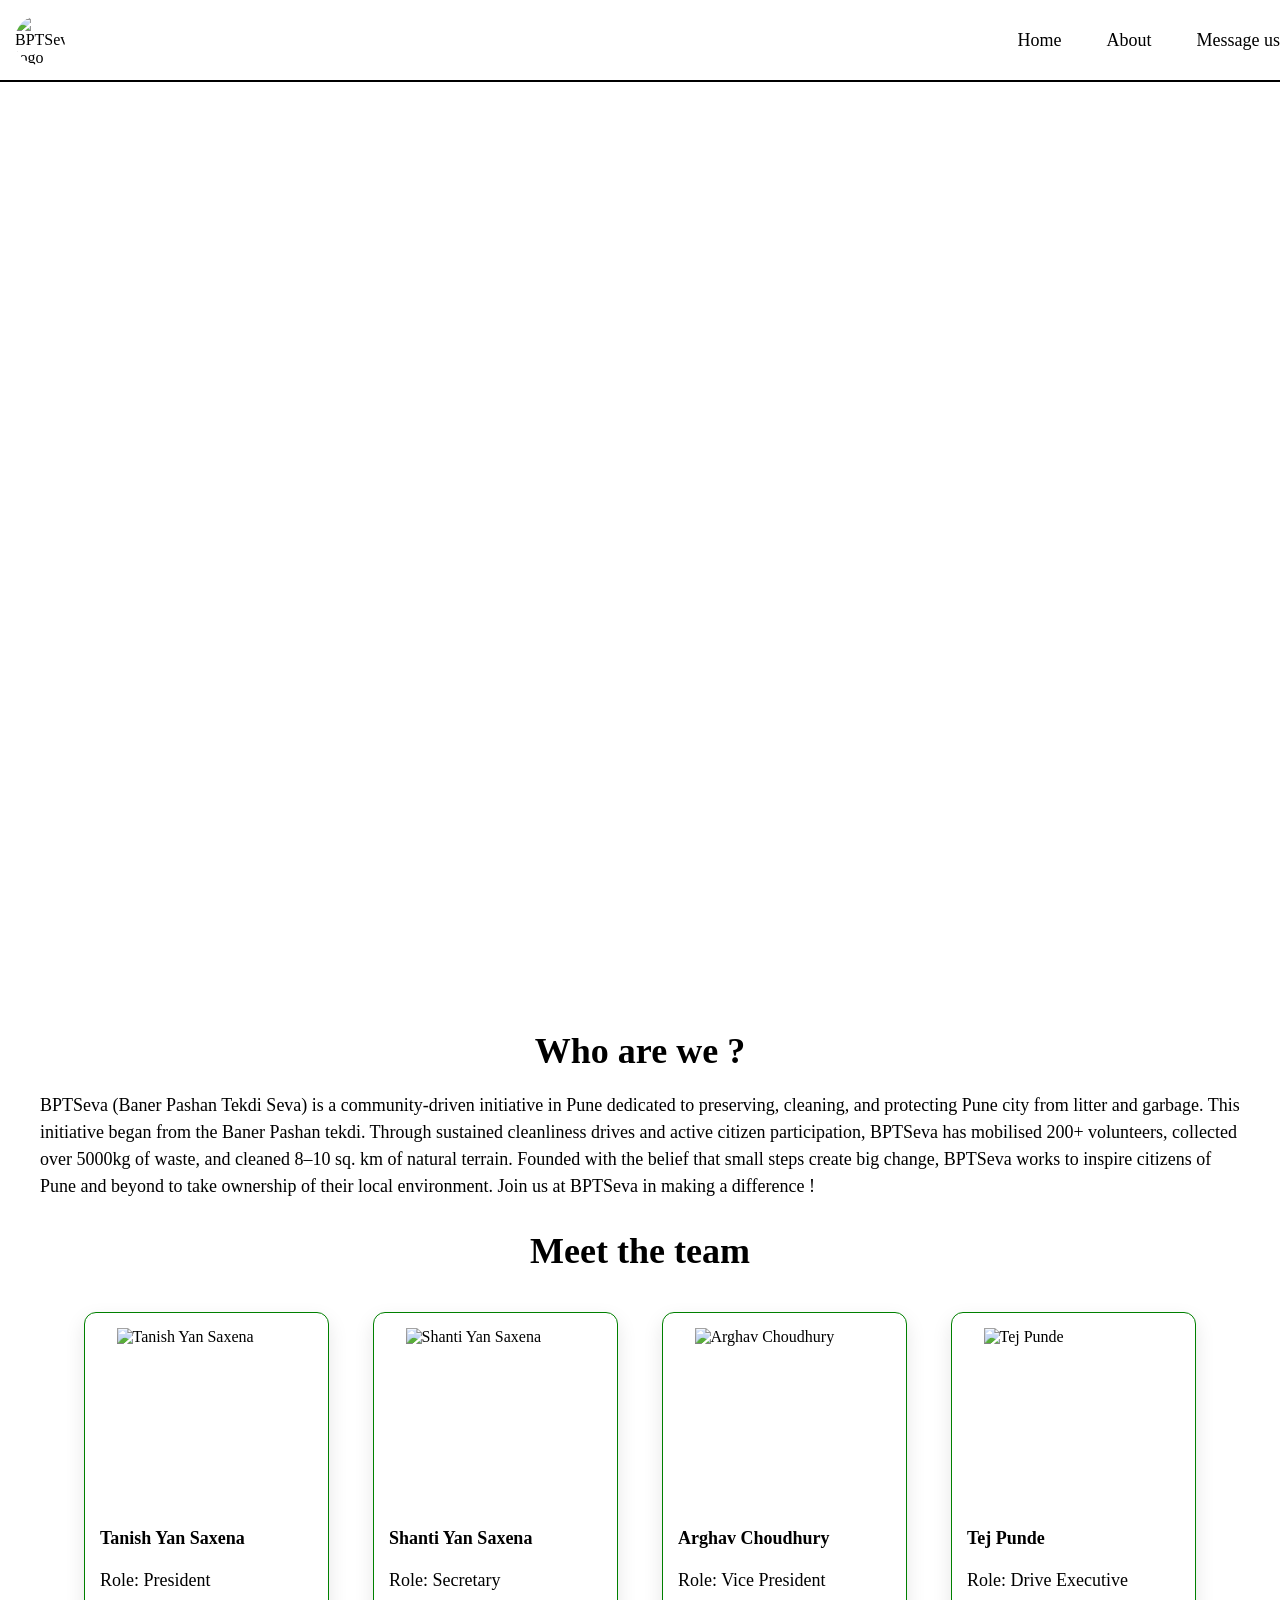
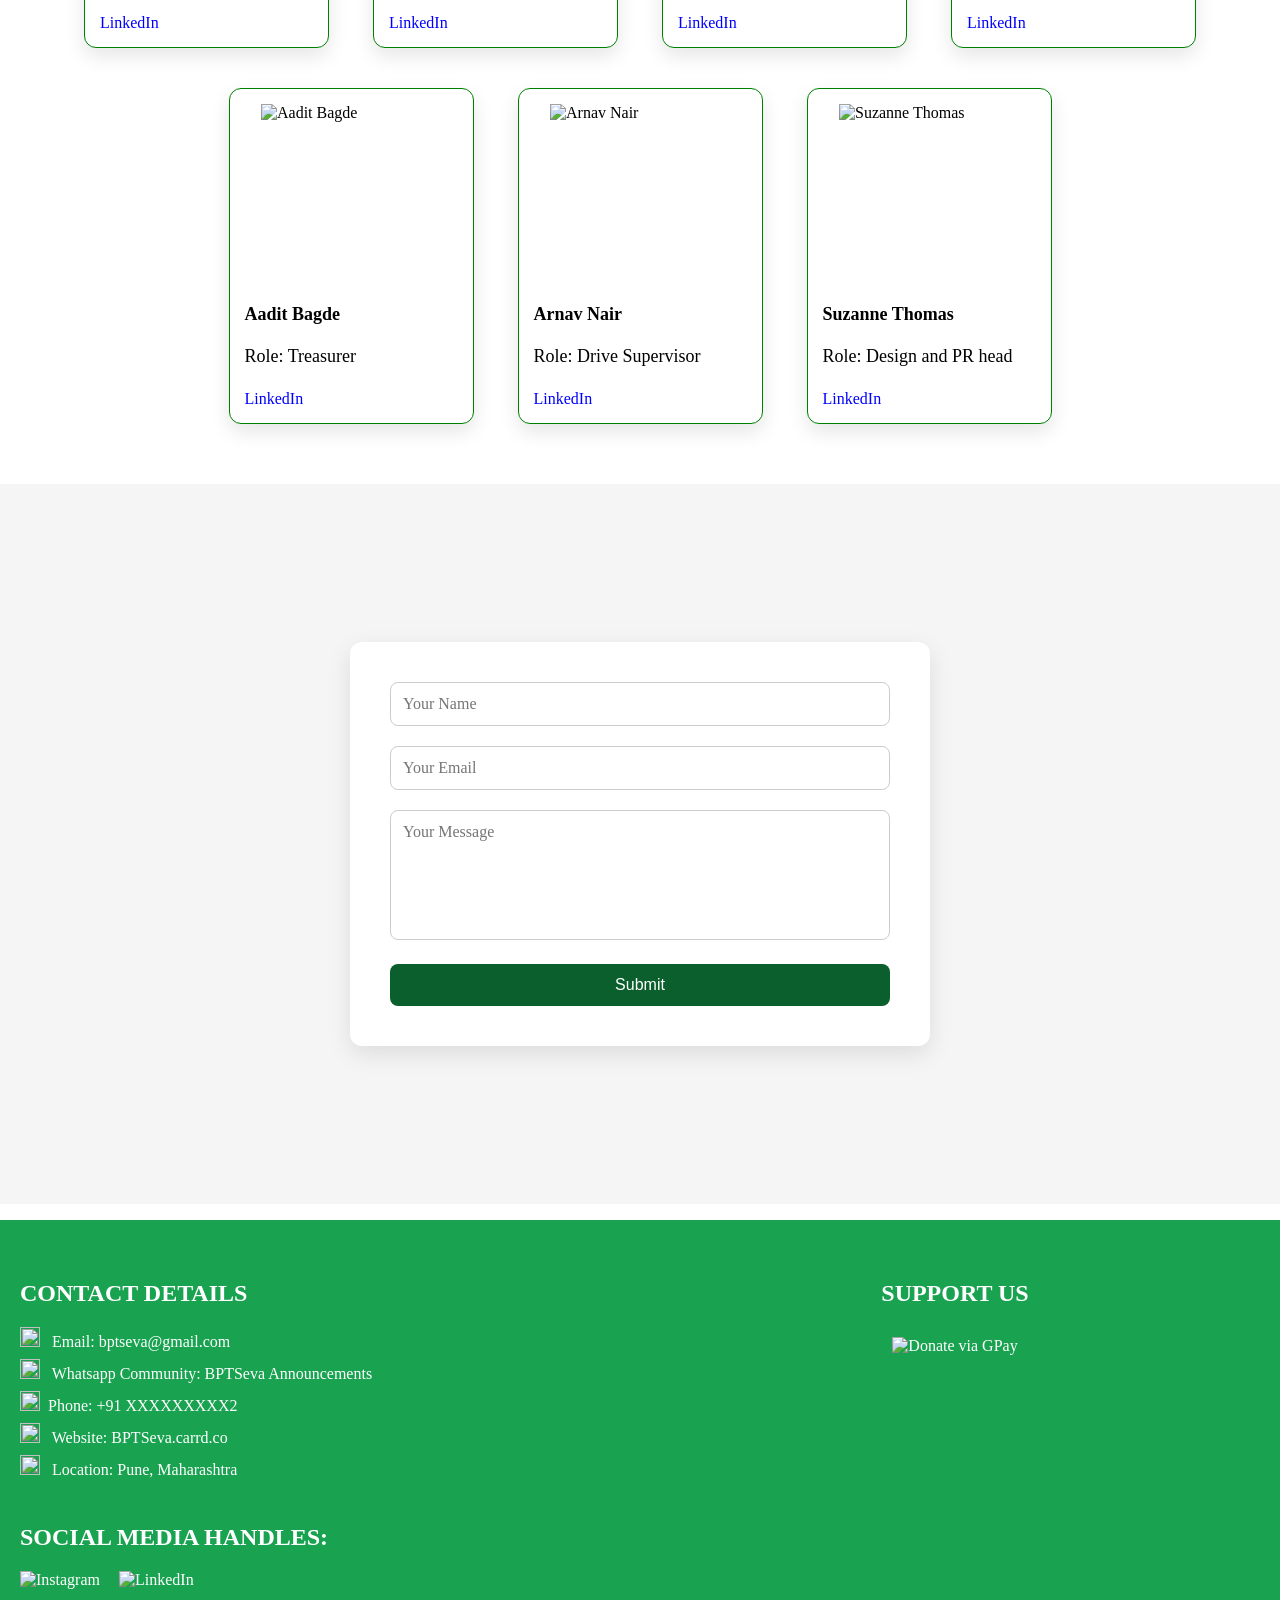
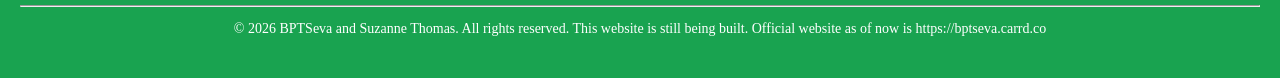
==== index.html @ 0a0e19ef "Update and rename web -1.html to index.html" ====
<!DOCTYPE html>
<html>
<head>
    <title> BPTSeva </title>
    <link rel="stylesheet" href="style-2.css">
</head>
<body>
      <nav>
        <img src = "Images/logo-final.png" alt = "BPTSeva logo" class="logo">
        <a href="#Home">Home</a>
        <a href="#About">About</a>
        <a href="#Messageus">Message us</a>
    </nav>

    <section id = "Home">
        <br>
        <div class="home-text">
        <h2> BUILDING A BETTER PUNE THROUGH REGULAR CLEANUP DRIVES </h2>
<br>
        <h1> Our Mission </h1>
        <ul type = "circle">
            <li> Protect the environment through regular cleanup campaigns </li>
            <li> Communicate to the public about civic responsibility for the environment </li>
        </ul>
<br>
        <h1> Our Motto </h1>
        <pre> Be part of something that gives back, with every step, with every wrapper, every Sunday </pre>
        </div>
    </section>

    <section id = "About">
        <h1> Who are we ? </h1>
        <p> 
            BPTSeva (Baner Pashan Tekdi Seva) is a community-driven initiative in Pune dedicated to preserving, cleaning, and protecting Pune city from litter and garbage. This initiative began from the Baner Pashan tekdi. Through sustained cleanliness drives and active citizen participation, BPTSeva has mobilised 200+ volunteers, collected over 5000kg of waste, and cleaned 8–10 sq. km of natural terrain.
            Founded with the belief that small steps create big change, BPTSeva works to inspire citizens of Pune and beyond to take ownership of their local environment.
            Join us at BPTSeva in making a difference ! 
        </p>

        <h1> Meet the team </h1>
        <div class="team-member">
           <img src="images/Tanish-Saxena-1.png" alt="Tanish Yan Saxena">
           <h3>Tanish Yan Saxena</h3>
           <p>Role: President </p>
           <a href="https://www.linkedin.com/in/tanish-yan-saxena-15aa122b7/" target="_blank"> LinkedIn </a>
        </div>

         <div class="team-member">
           <img src="images/Shanti-Saxena-1.png" alt="Shanti Yan Saxena">
           <h3>Shanti Yan Saxena</h3>
           <p>Role: Secretary</p>
           <a href= "https://www.linkedin.com/in/shanti-yan-saxena-18b512304/" target="_blank"> LinkedIn </a>
        </div>

         <div class="team-member">
           <img src="images/Arghav-Choudhury-1.png" alt="Arghav Choudhury">
           <h3> Arghav Choudhury </h3>
           <p>Role: Vice President</p>
           <a href= "https://www.linkedin.com/in/arghav-choudhury-nlsiu/" target="_blank"> LinkedIn </a>
        </div>

         <div class="team-member">
           <img src="images/Tej-Punde-1.png" alt="Tej Punde">
           <h3> Tej Punde </h3>
           <p>Role: Drive Executive</p>
           <a href= "https://www.linkedin.com/in/tej-punde-9ab7a0387/" target="_blank"> LinkedIn </a>
        </div>

         <div class="team-member">
           <img src="images/Aadit-Bagde-1.png" alt="Aadit Bagde">
           <h3>Aadit Bagde</h3>
           <p>Role: Treasurer</p>
           <a href= "https://www.linkedin.com/in/aadit-bagde-143228325/" target="_blank"> LinkedIn </a>
        </div>

         <div class="team-member">
           <img src="images/Arnav-Nair-1.png" alt="Arnav Nair">
           <h3>Arnav Nair</h3>
           <p>Role: Drive Supervisor</p>
           <a href= "https://www.linkedin.com/in/arnav-nair-845284378/" target="_blank"> LinkedIn </a>
        </div>

         <div class="team-member">
           <img src="images/Suzanne-Thomas-1.png" alt="Suzanne Thomas">
           <h3>Suzanne Thomas</h3>
           <p>Role: Design and PR head </p>
           <a href= "https://www.linkedin.com/in/suzanne-thomas-313ba4371/" target="_blank"> LinkedIn </a>
        </div>
    </section>

    <section id = "Messageus">
        <form id="contactForm">
        <input type="text" id="name" placeholder="Your Name" required>
        <input type="email" id="email" placeholder="Your Email" required>
        <textarea id="message" placeholder="Your Message" required></textarea>
    <button type="submit">Submit</button>
   </form>
</section>

<p id="successMsg"></p>

    <footer>
    <div class="footer-container">
        <div class="footer-left">
        <h2> CONTACT DETAILS </h2>
        <p> <img src="images/envelope.svg" class="icon"> Email: bptseva@gmail.com </p>
        <p> <img src="images/whatsapp.svg" class="icon"> Whatsapp Community: <a href = "https://chat.whatsapp.com/Cm2YzeUMQnm4tEoiIMFWKy" target="_blank"> BPTSeva Announcements </a> </p>
        <p> <img src="images/phone-call.svg" class="icon">Phone: +91 XXXXXXXXX2 </p>
        <p> <img src="images/globe.svg" class="icon"> Website: <a href = "https://bptseva.carrd.co" target="_blank"> BPTSeva.carrd.co </a> </p>
        <p> <img src="images/marker.svg" class="icon"> Location: Pune, Maharashtra </p>
        <br>
     <div class="media-icons">
        <h2> SOCIAL MEDIA HANDLES: </h2>
        <p> <a href="https://instagram.com/BPTSeva"><img src="Images/instagram.svg" alt="Instagram" class="media-icon"></a>  <a href="https://linkedin.com/company/bptseva"><img src="Images/linkedin.svg" alt="LinkedIn" class="media-icon"></a> </p>
     </div>
     </div>
     
     <div class="footer-right">
      <h2> SUPPORT US </h2>
      <img src="Images/qr-dummy.png" alt="Donate via GPay" class="donation-img">
    </div>
  </div>
      <hr> 
        <p class = "copyright">© 2026 BPTSeva and Suzanne Thomas. All rights reserved. This website is still being built. Official website as of now is https://bptseva.carrd.co</p>
    </footer>

<script src="script.js"></script>
</body>
</html>
---- style-2.css ----
html {
    scroll-behavior: smooth;
    height: 100%;
}

body {
    margin: 0;
}

nav {
    position: fixed;
    top: 0;
    width: 100%;
    background-color: white;
    border-bottom: 2px solid #000000;
    padding: 15px;
    display: flex;
    align-items: center;   
    z-index: 1000;
    gap: 15px; 
}

nav a {
    color: black;
    text-decoration: none;
    margin: 0 15px;
    font-size: 18px;
    font-family: Calibri;
}

nav .logo {
    height: 50px;         
    width: 50px;         
    border-radius: 50%;    
    object-fit: cover; 
    margin-right: auto; 
    }    
nav a:hover {
    color: rgb(4, 183, 28);
}

section {
    min-height: 100vh;       
    padding: 60px 40px 40px 40px; 
    box-sizing: border-box;
}

@keyframes fadeIn {
    from { opacity: 0; transform: translateY(20px); }
    to { opacity: 1; transform: translateY(0); }
}

#Home h2, #Home h1, #Home ul, #Home pre{
    animation: fadeIn 1.5s ease-out forwards;
}

#Home {
    background-image: url("Images/bg-1.png");
    background-size:cover;
    background-position: center;
    display: flex;
    color: white;
    justify-content: center;
    align-items: center;           
    min-height: 100vh;           
    padding: 60px 40px;            
    box-sizing: border-box;
}

.home-text {
    max-width: 1000px;
}

#Home h1 {
    font-size: 40px;
    font-family: Algerian;
    margin-bottom: 20px;
    text-align: left;
}

#Home h2 {
    font-size: 30px;
    font-family: Eras Demi Bold ITC;
    margin-bottom: 30px;
    text-align: center;
}

#Home ul, #Home pre {
    font-size: 20px;
    line-height: 1.6;
    text-align: left;
}

#About {
    text-align: center;
    padding-top: 100px;
}

#About h1 {
    font-family: Algerian;
    font-size: 36px;
    margin-bottom: 20px;
    text-align: center;
}

#About p {
    font-family: Calibri;
    font-size: 18px;
    line-height: 1.5;
    text-align: left;
}

.team-member {
    width: 245px;
    border: 1px solid green;
    padding: 15px;
    margin: 20px;
    display: inline-block;
    vertical-align: top;
    box-sizing: border-box;
    text-align: left;
    border-radius: 12px; 
    box-shadow: 0 8px 20px rgba(0,0,0,0.1);
    background-color: white;              
}

.team-member img {
    width: 180px;
    height: 180px;
    object-fit: cover;
    margin: 0 auto 20px auto; 
    display: block;
}

.team-member h3 {
    font-size: 18px;
    margin: 10px 0 5px 0;
}

.team-member p {
    font-size: 14px;
    margin-bottom: 20px;
}

.team-member a {
    text-decoration: none;
    color: blue;
    font-family: Calibri;
}

.team-member a:hover {
    text-decoration: underline;
}

#Messageus {
    display: flex;
    justify-content: center;
    align-items: center;
    min-height: 80vh;
    background-color: #f5f5f5;
    padding: 60px 20px;
    box-sizing: border-box;
}

#contactForm {
    width: 500px;
    background-color: #ffffff;
    padding: 40px;
    border-radius: 12px;
    box-shadow: 0 8px 25px rgba(0, 0, 0, 0.1);
}

#contactForm input,
#contactForm textarea {
    width: 100%;
    padding: 12px;
    margin-bottom: 20px;
    border: 1px solid #ccc;
    border-radius: 8px;
    font-size: 16px;
    font-family: Calibri;
    box-sizing: border-box;
}

#contactForm textarea {
    height: 130px;
    resize: none;
}

#contactForm button {
    width: 100%;
    padding: 12px;
    background-color: #0a5f2c;
    color: white;
    border: none;
    border-radius: 8px;
    font-size: 16px;
    cursor: pointer;
    transition: background-color 0.3s ease;
}

#contactForm button:hover {
    background-color: #084a22;
}

#successMsg {
    text-align: center;
    margin-top: 15px;
    font-weight: bold;
    color: green;
}

footer {
    background-color: #19a350;
    color: white;
    padding: 40px 20px;
    text-align: left;
    font-size: 16px;
}

footer a {
    text-decoration: none;
    color: white;
}

footer a:hover {
    text-decoration: underline; 
}

.footer-container {
    display: flex;
    justify-content: space-between;
    gap: 20px;
}

.footer-left {
    flex: 1;
}

.footer-left p {
    margin: 8px 0;
}

.media-icons {
    margin-top: 15px;
}

.media-icon{
    width: 33px;  
    height: 33px;
    margin-right: 15px; 
}

.footer-right {
    flex: 1;
    min-width: 200px;
    text-align: center;
}

.donation-img {
    width: 200px; 
    height: auto;
    margin-top: 10px;
}

.copyright{
text-align: center;
font-size: 14px; 
margin-bottom: 1px;
}

.icon{
    width: 20px;
    height: 20px;
    margin-right: 8px;
    fill: white;
}

.footer-right {
    flex: 1;
    min-width: 200px;
    text-align: center;
}

.donation-img {
    width: 200px; 
    height: auto;
    margin-top: 10px;
}

.copyright{
text-align: center;
font-size: 14px; 
margin-bottom: 1px;
}

.icon{
    width: 20px;
    height: 20px;
    margin-right: 8px;
    fill: white;
}
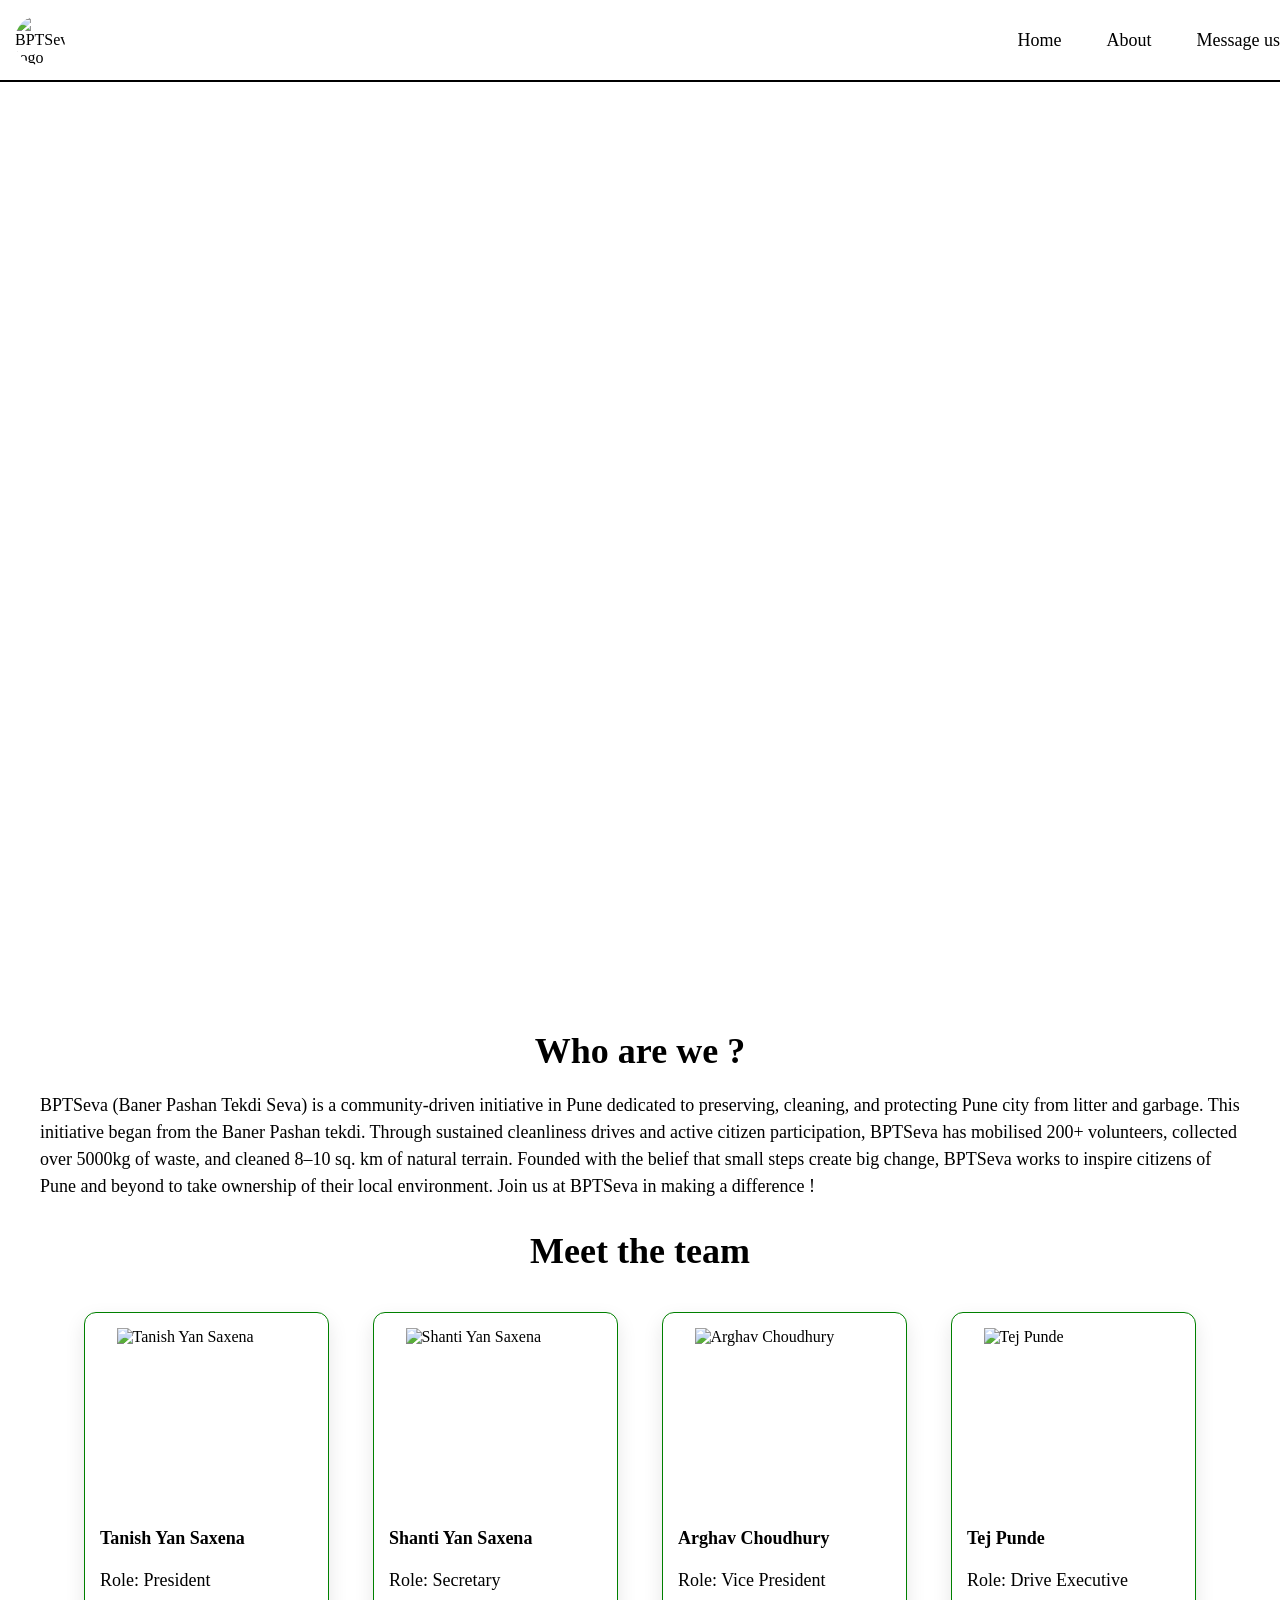
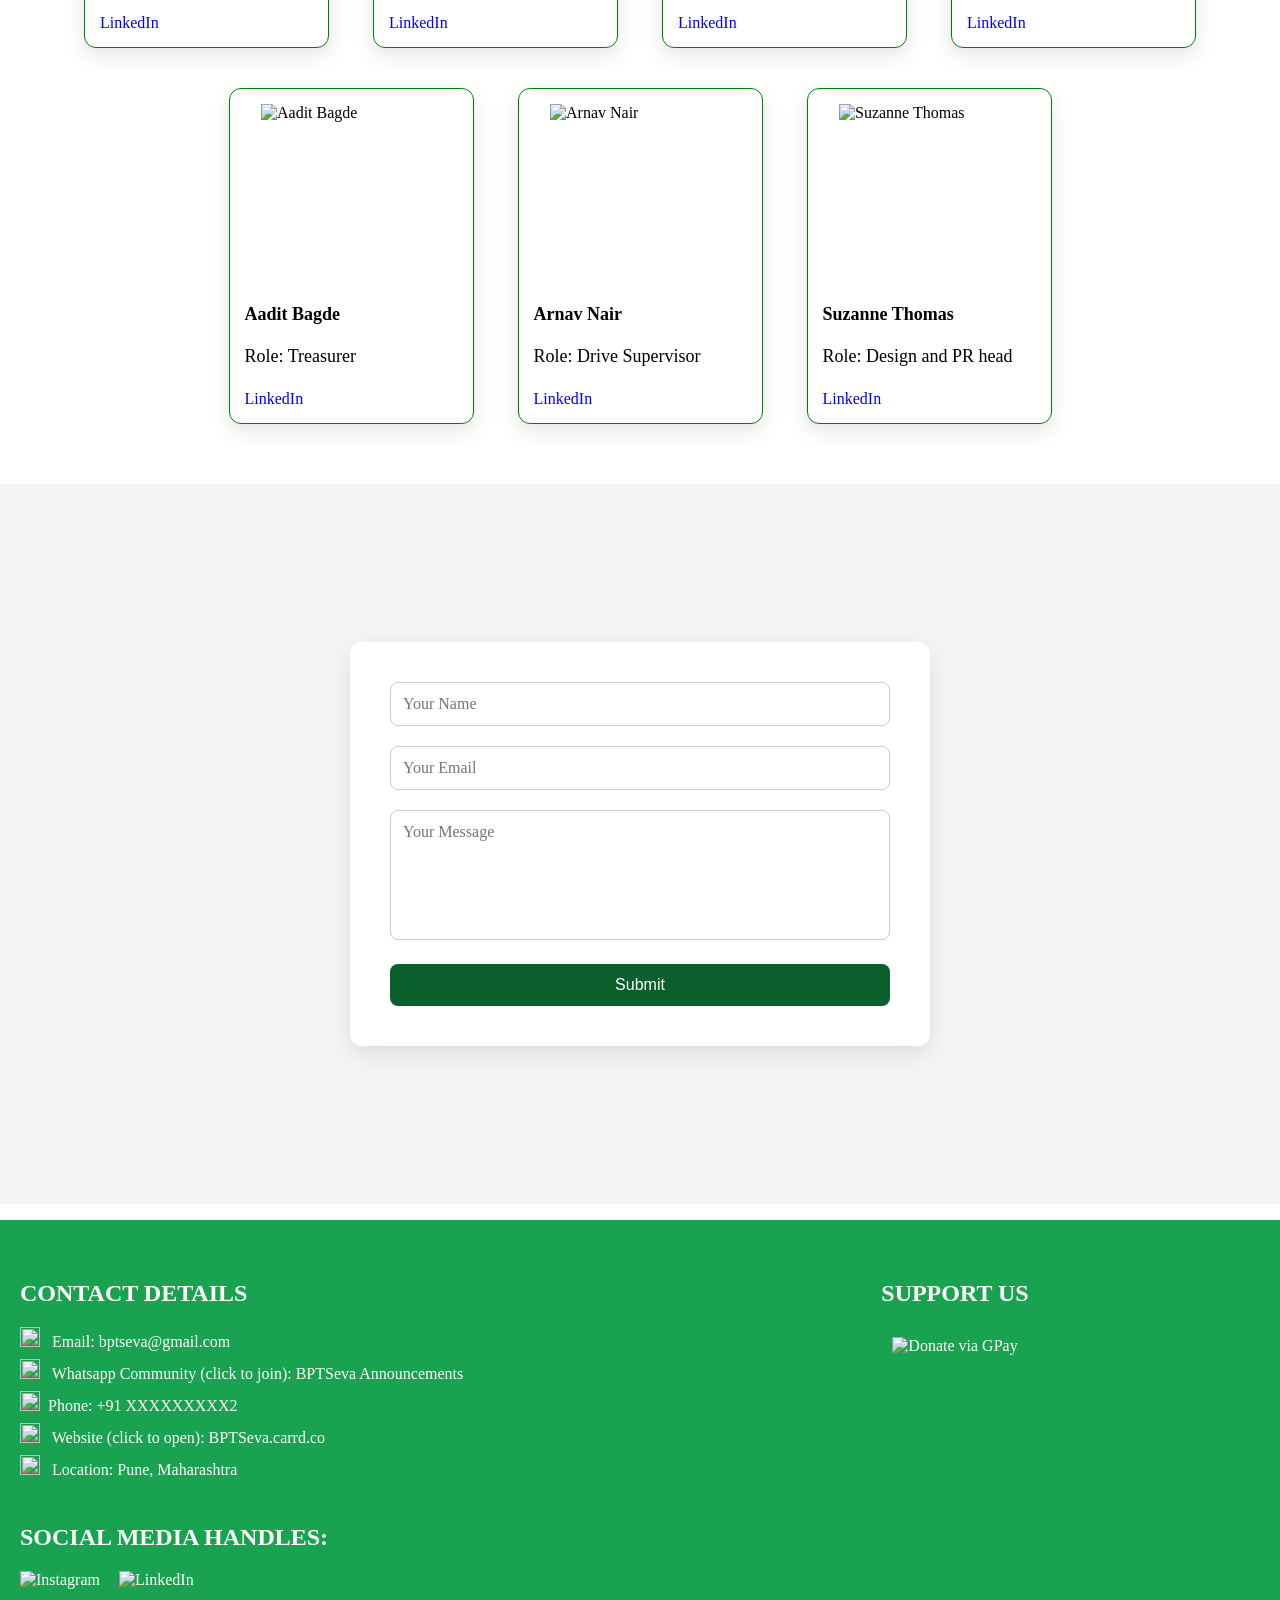
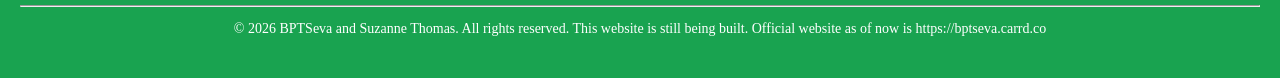
==== commit cf98a313: "Update index.html" ====
--- a/index.html
+++ b/index.html
@@ -38,49 +38,49 @@
 
         <h1> Meet the team </h1>
         <div class="team-member">
-           <img src="images/Tanish-Saxena-1.png" alt="Tanish Yan Saxena">
+           <img src="Images/Tanish-Saxena-1.png" alt="Tanish Yan Saxena">
            <h3>Tanish Yan Saxena</h3>
            <p>Role: President </p>
            <a href="https://www.linkedin.com/in/tanish-yan-saxena-15aa122b7/" target="_blank"> LinkedIn </a>
         </div>
 
          <div class="team-member">
-           <img src="images/Shanti-Saxena-1.png" alt="Shanti Yan Saxena">
+           <img src="Images/Shanti-Saxena-1.png" alt="Shanti Yan Saxena">
            <h3>Shanti Yan Saxena</h3>
            <p>Role: Secretary</p>
            <a href= "https://www.linkedin.com/in/shanti-yan-saxena-18b512304/" target="_blank"> LinkedIn </a>
         </div>
 
          <div class="team-member">
-           <img src="images/Arghav-Choudhury-1.png" alt="Arghav Choudhury">
+           <img src="Images/Arghav-Choudhury-1.png" alt="Arghav Choudhury">
            <h3> Arghav Choudhury </h3>
            <p>Role: Vice President</p>
            <a href= "https://www.linkedin.com/in/arghav-choudhury-nlsiu/" target="_blank"> LinkedIn </a>
         </div>
 
          <div class="team-member">
-           <img src="images/Tej-Punde-1.png" alt="Tej Punde">
+           <img src="Images/Tej-Punde-1.png" alt="Tej Punde">
            <h3> Tej Punde </h3>
            <p>Role: Drive Executive</p>
            <a href= "https://www.linkedin.com/in/tej-punde-9ab7a0387/" target="_blank"> LinkedIn </a>
         </div>
 
          <div class="team-member">
-           <img src="images/Aadit-Bagde-1.png" alt="Aadit Bagde">
+           <img src="Images/Aadit-Bagde-1.png" alt="Aadit Bagde">
            <h3>Aadit Bagde</h3>
            <p>Role: Treasurer</p>
            <a href= "https://www.linkedin.com/in/aadit-bagde-143228325/" target="_blank"> LinkedIn </a>
         </div>
 
          <div class="team-member">
-           <img src="images/Arnav-Nair-1.png" alt="Arnav Nair">
+           <img src="Images/Arnav-Nair-1.png" alt="Arnav Nair">
            <h3>Arnav Nair</h3>
            <p>Role: Drive Supervisor</p>
            <a href= "https://www.linkedin.com/in/arnav-nair-845284378/" target="_blank"> LinkedIn </a>
         </div>
 
          <div class="team-member">
-           <img src="images/Suzanne-Thomas-1.png" alt="Suzanne Thomas">
+           <img src="Images/Suzanne-Thomas-1.png" alt="Suzanne Thomas">
            <h3>Suzanne Thomas</h3>
            <p>Role: Design and PR head </p>
            <a href= "https://www.linkedin.com/in/suzanne-thomas-313ba4371/" target="_blank"> LinkedIn </a>
@@ -102,11 +102,11 @@
     <div class="footer-container">
         <div class="footer-left">
         <h2> CONTACT DETAILS </h2>
-        <p> <img src="images/envelope.svg" class="icon"> Email: bptseva@gmail.com </p>
-        <p> <img src="images/whatsapp.svg" class="icon"> Whatsapp Community: <a href = "https://chat.whatsapp.com/Cm2YzeUMQnm4tEoiIMFWKy" target="_blank"> BPTSeva Announcements </a> </p>
-        <p> <img src="images/phone-call.svg" class="icon">Phone: +91 XXXXXXXXX2 </p>
-        <p> <img src="images/globe.svg" class="icon"> Website: <a href = "https://bptseva.carrd.co" target="_blank"> BPTSeva.carrd.co </a> </p>
-        <p> <img src="images/marker.svg" class="icon"> Location: Pune, Maharashtra </p>
+        <p> <img src="Images/envelope.svg" class="icon"> Email: bptseva@gmail.com </p>
+        <p> <img src="Images/whatsapp.svg" class="icon"> Whatsapp Community (click to join): <a href = "https://chat.whatsapp.com/Cm2YzeUMQnm4tEoiIMFWKy" target="_blank"> BPTSeva Announcements </a> </p>
+        <p> <img src="Images/phone-call.svg" class="icon">Phone: +91 XXXXXXXXX2 </p>
+        <p> <img src="Images/globe.svg" class="icon"> Website (click to open): <a href = "https://bptseva.carrd.co" target="_blank"> BPTSeva.carrd.co </a> </p>
+        <p> <img src="Images/marker.svg" class="icon"> Location: Pune, Maharashtra </p>
         <br>
      <div class="media-icons">
         <h2> SOCIAL MEDIA HANDLES: </h2>
@@ -126,4 +126,3 @@
 <script src="script.js"></script>
 </body>
 </html>
-
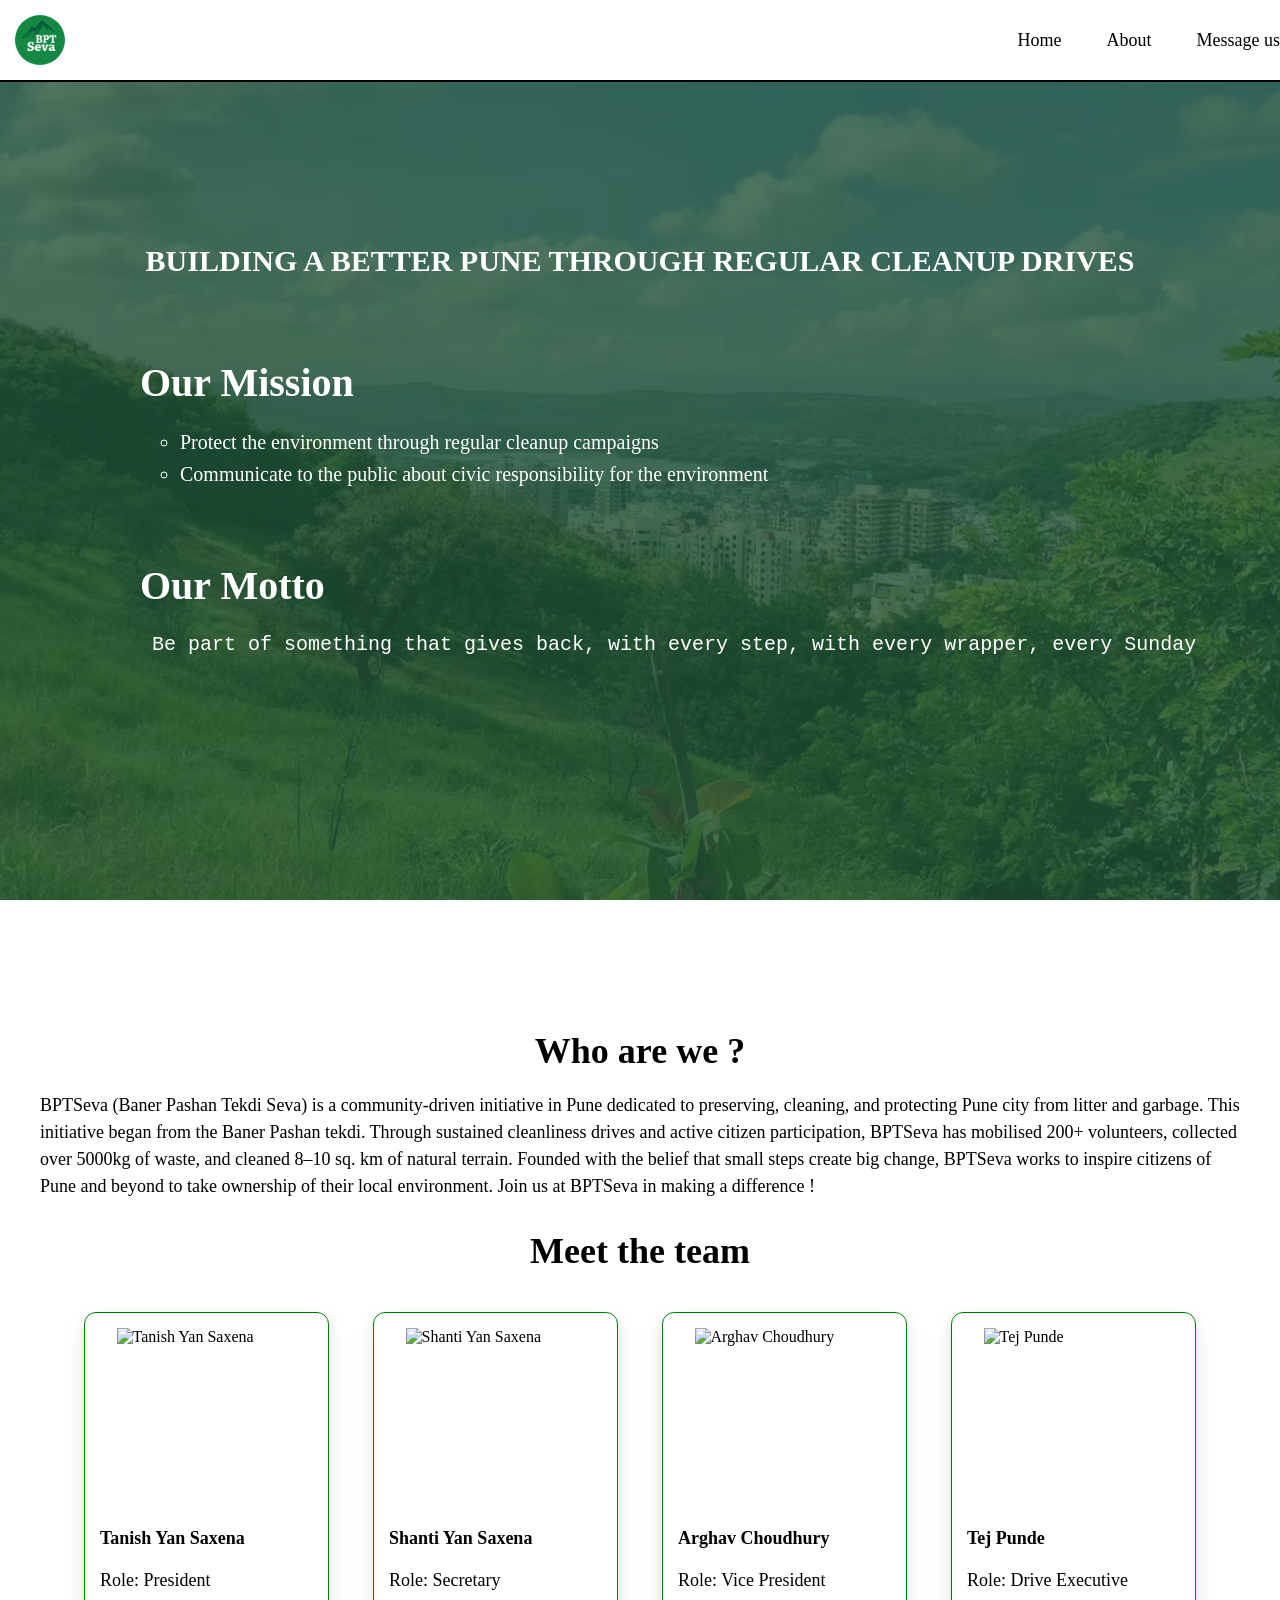
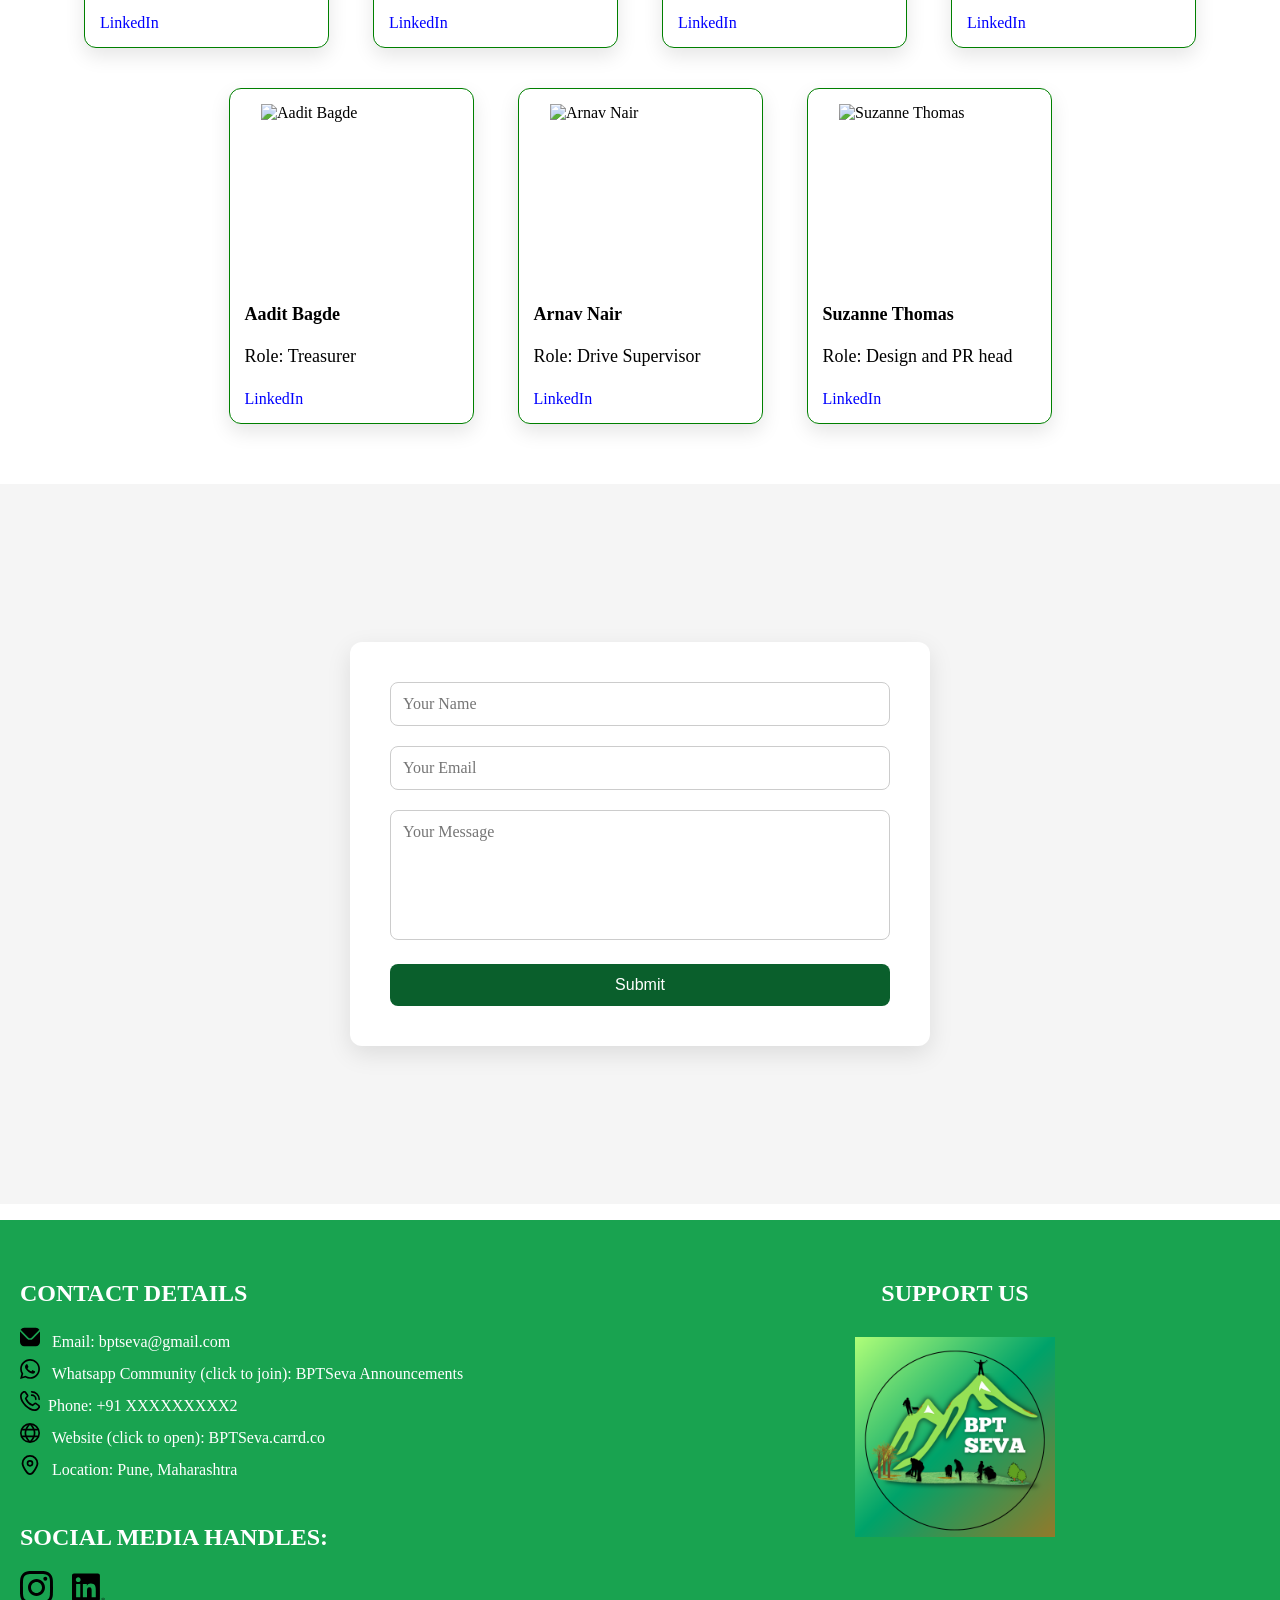
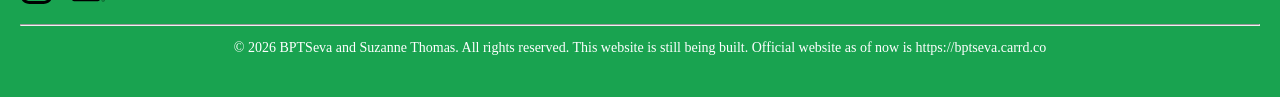
==== commit 12d5d539: "Updated the meta tag for mobile responsiveness" ====
--- a/index.html
+++ b/index.html
@@ -2,6 +2,7 @@
 <html>
 <head>
     <title> BPTSeva </title>
+    <meta name="viewport" content="width=device-width, initial-scale=1.0">
     <link rel="stylesheet" href="style-2.css">
 </head>
 <body>
@@ -126,3 +127,4 @@
 <script src="script.js"></script>
 </body>
 </html>
+
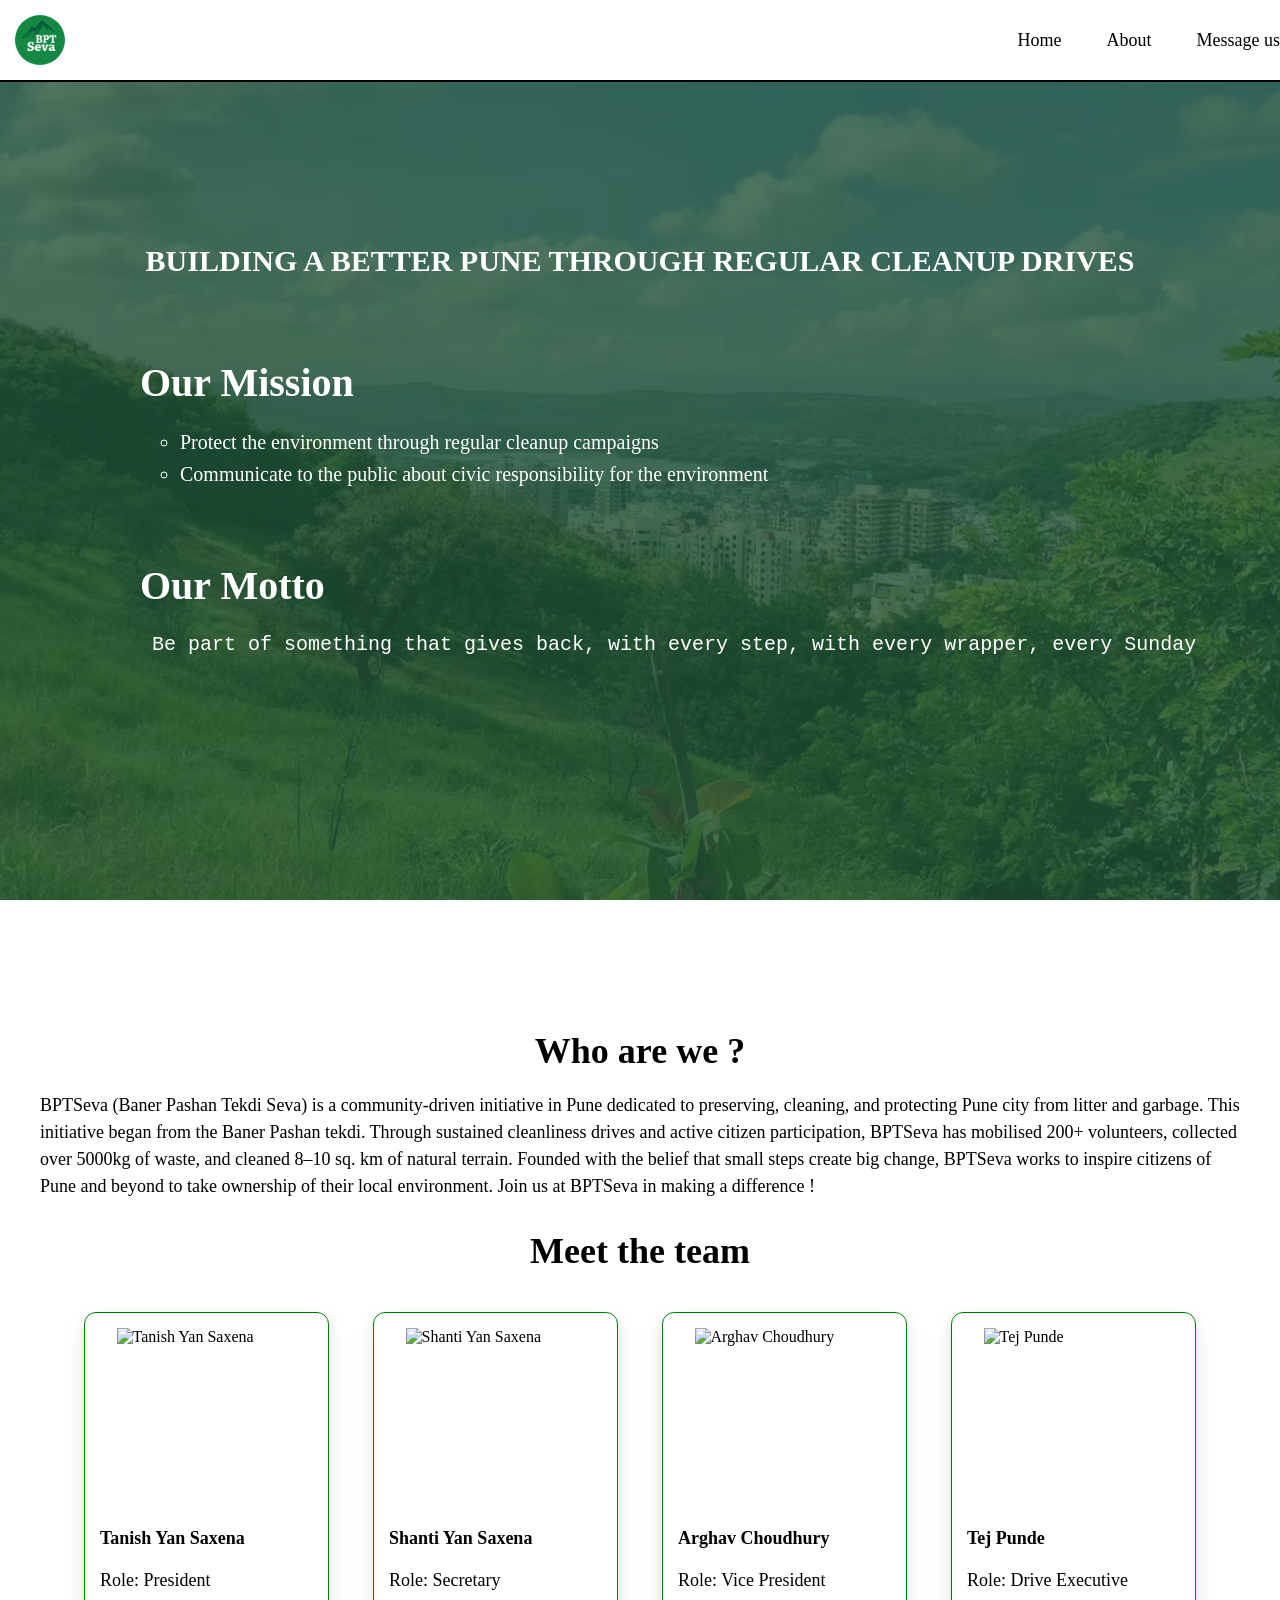
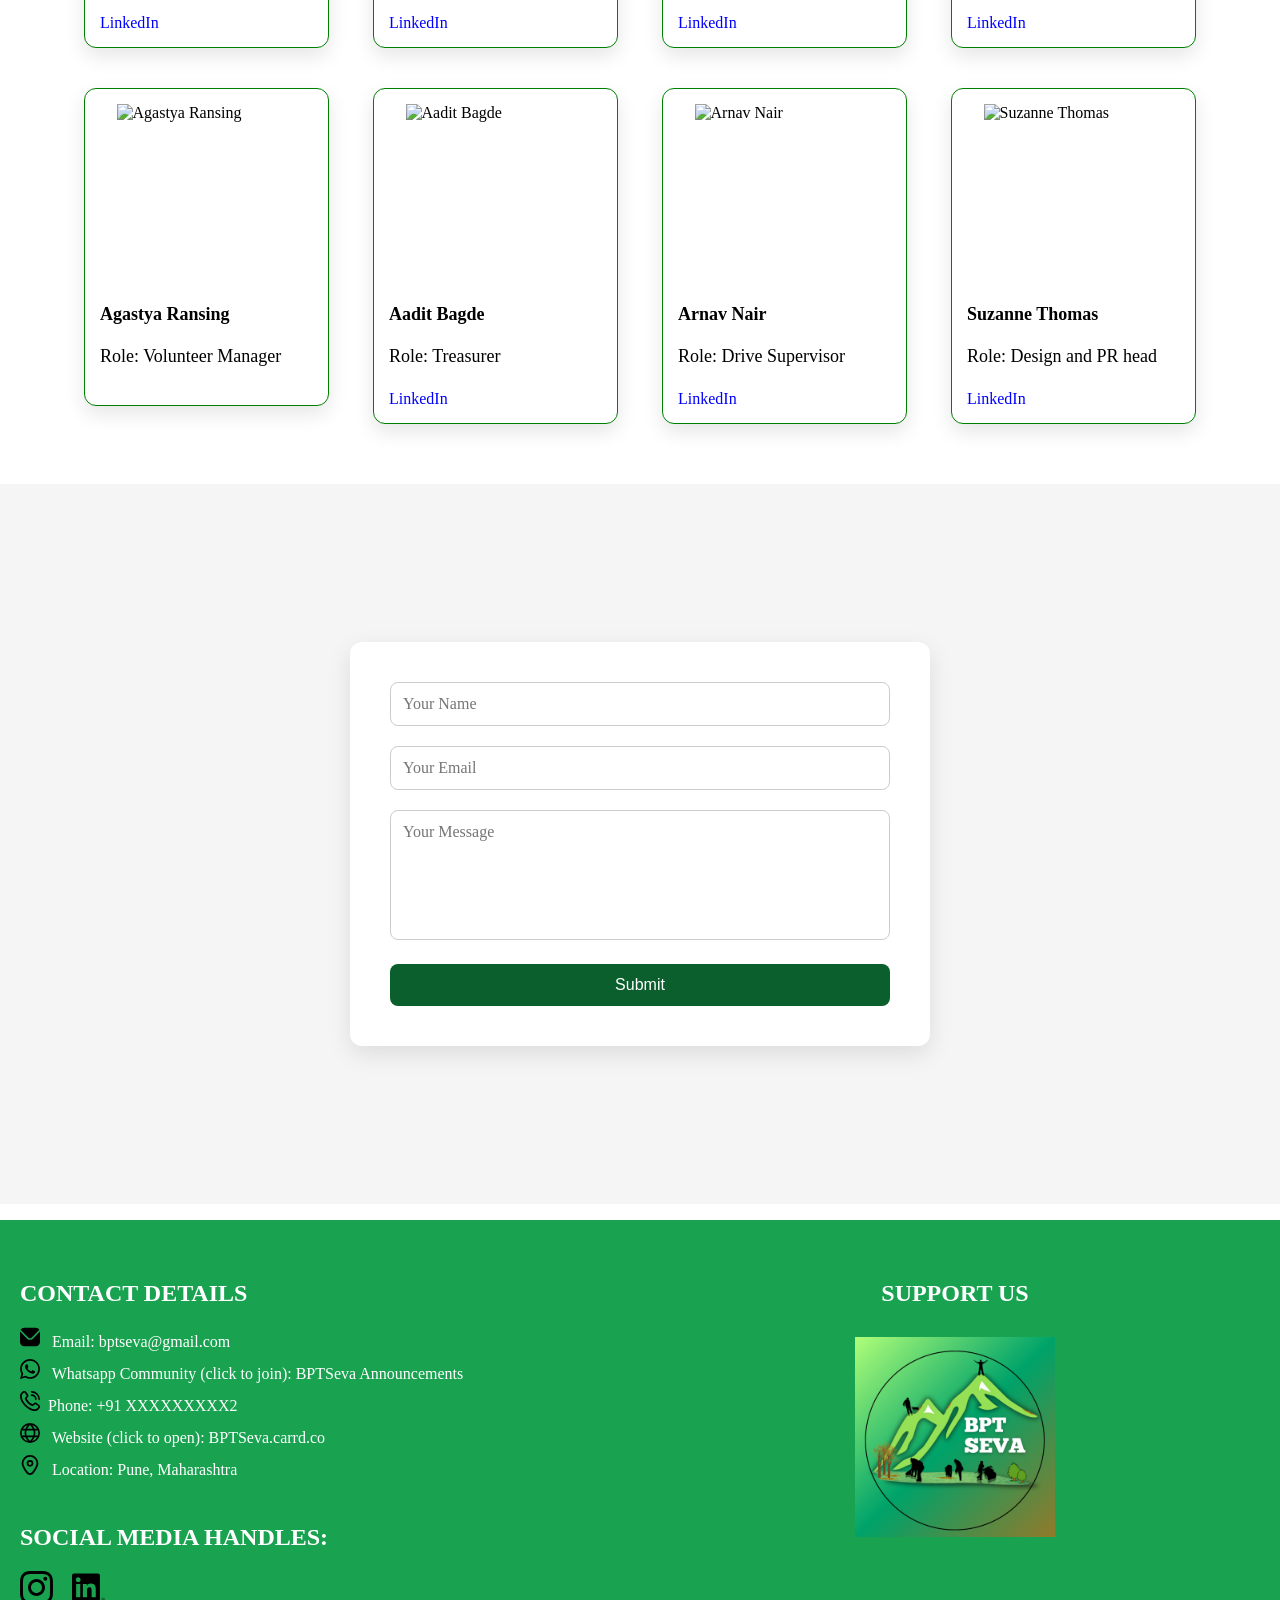
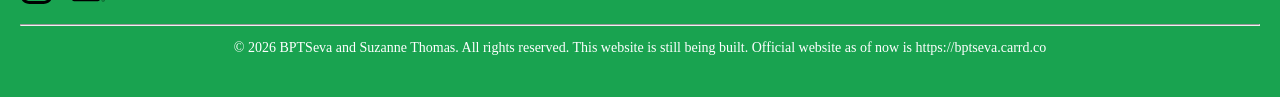
==== commit 3852b00b: "Updated a new team member" ====
--- a/index.html
+++ b/index.html
@@ -2,7 +2,6 @@
 <html>
 <head>
     <title> BPTSeva </title>
-    <meta name="viewport" content="width=device-width, initial-scale=1.0">
     <link rel="stylesheet" href="style-2.css">
 </head>
 <body>
@@ -59,11 +58,17 @@
            <a href= "https://www.linkedin.com/in/arghav-choudhury-nlsiu/" target="_blank"> LinkedIn </a>
         </div>
 
-         <div class="team-member">
+        <div class="team-member">
            <img src="Images/Tej-Punde-1.png" alt="Tej Punde">
            <h3> Tej Punde </h3>
            <p>Role: Drive Executive</p>
            <a href= "https://www.linkedin.com/in/tej-punde-9ab7a0387/" target="_blank"> LinkedIn </a>
+        </div>
+
+        <div class="team-member">
+           <img src="Images/Agastya-Ransing-1.png" alt="Agastya Ransing ">
+           <h3> Agastya Ransing </h3>
+           <p>Role: Volunteer Manager </p>
         </div>
 
          <div class="team-member">
@@ -127,4 +132,3 @@
 <script src="script.js"></script>
 </body>
 </html>
-
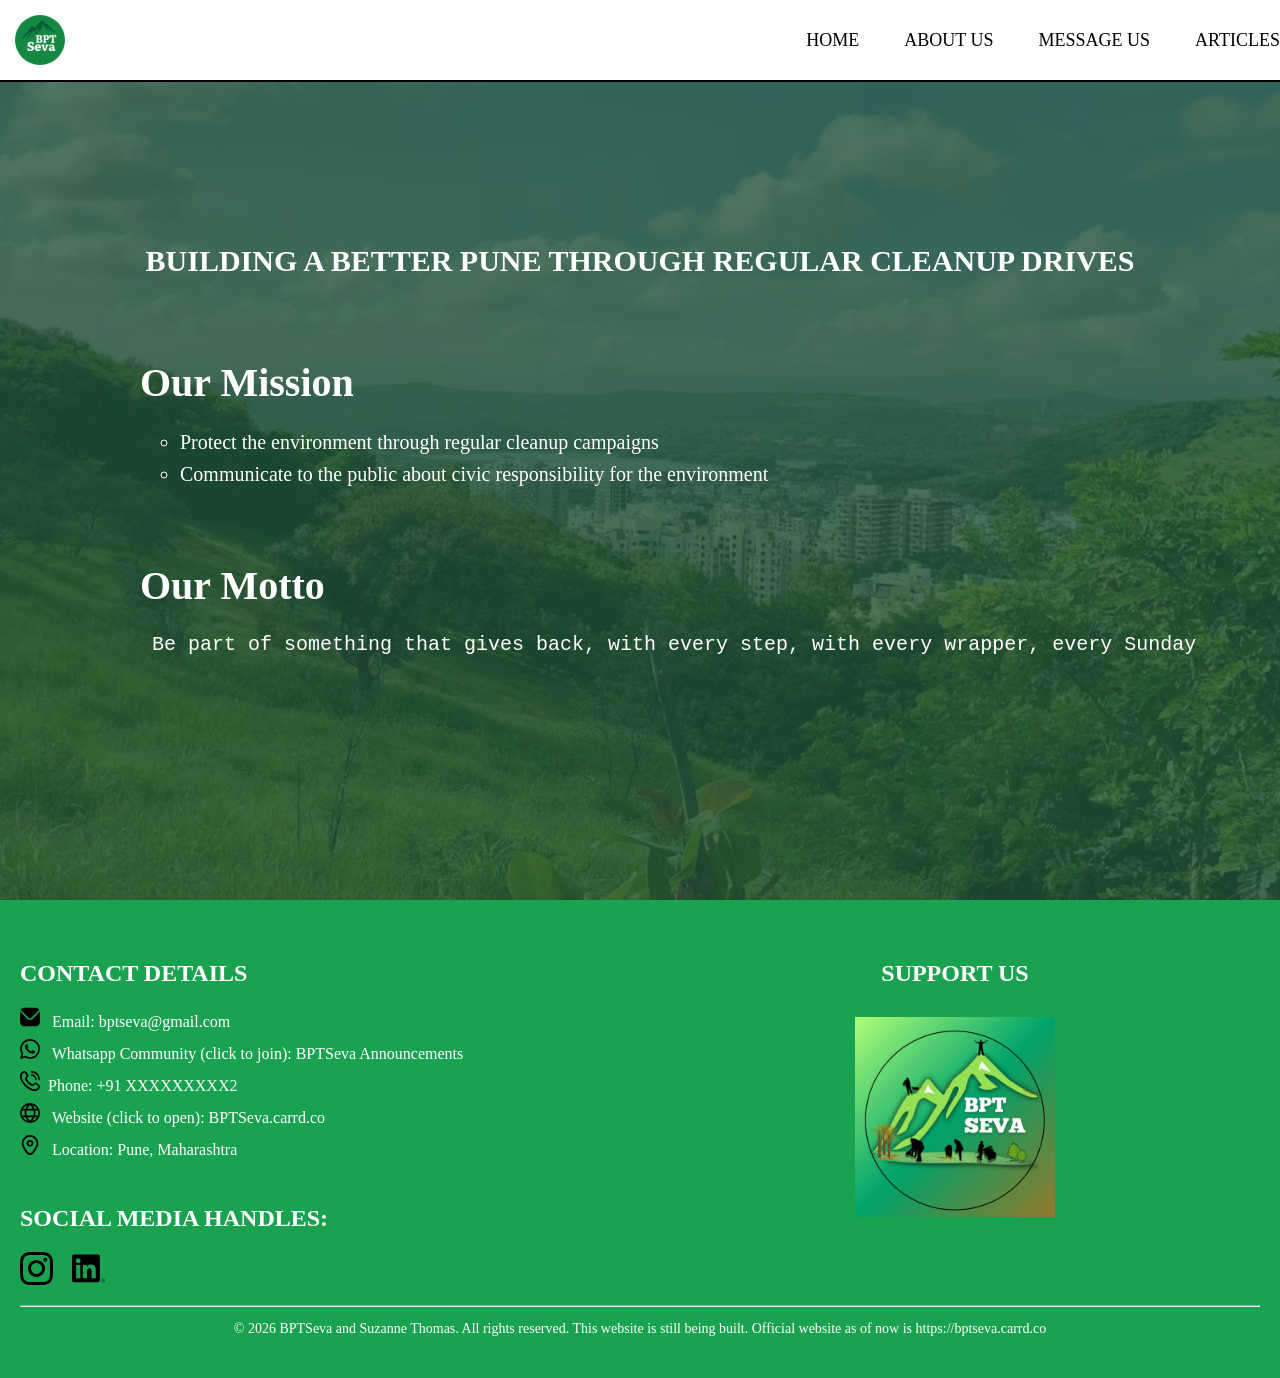
==== commit 7a7150b2: "Updated index.html" ====
--- a/index.html
+++ b/index.html
@@ -7,9 +7,10 @@
 <body>
       <nav>
         <img src = "Images/logo-final.png" alt = "BPTSeva logo" class="logo">
-        <a href="#Home">Home</a>
-        <a href="#About">About</a>
-        <a href="#Messageus">Message us</a>
+        <a href="index.html">HOME</a>
+        <a href="about.html">ABOUT US</a>
+        <a href="messageus.html">MESSAGE US</a>
+        <a href="blog.html">ARTICLES</a>
     </nav>
 
     <section id = "Home">
@@ -27,82 +28,6 @@
         <pre> Be part of something that gives back, with every step, with every wrapper, every Sunday </pre>
         </div>
     </section>
-
-    <section id = "About">
-        <h1> Who are we ? </h1>
-        <p> 
-            BPTSeva (Baner Pashan Tekdi Seva) is a community-driven initiative in Pune dedicated to preserving, cleaning, and protecting Pune city from litter and garbage. This initiative began from the Baner Pashan tekdi. Through sustained cleanliness drives and active citizen participation, BPTSeva has mobilised 200+ volunteers, collected over 5000kg of waste, and cleaned 8–10 sq. km of natural terrain.
-            Founded with the belief that small steps create big change, BPTSeva works to inspire citizens of Pune and beyond to take ownership of their local environment.
-            Join us at BPTSeva in making a difference ! 
-        </p>
-
-        <h1> Meet the team </h1>
-        <div class="team-member">
-           <img src="Images/Tanish-Saxena-1.png" alt="Tanish Yan Saxena">
-           <h3>Tanish Yan Saxena</h3>
-           <p>Role: President </p>
-           <a href="https://www.linkedin.com/in/tanish-yan-saxena-15aa122b7/" target="_blank"> LinkedIn </a>
-        </div>
-
-         <div class="team-member">
-           <img src="Images/Shanti-Saxena-1.png" alt="Shanti Yan Saxena">
-           <h3>Shanti Yan Saxena</h3>
-           <p>Role: Secretary</p>
-           <a href= "https://www.linkedin.com/in/shanti-yan-saxena-18b512304/" target="_blank"> LinkedIn </a>
-        </div>
-
-         <div class="team-member">
-           <img src="Images/Arghav-Choudhury-1.png" alt="Arghav Choudhury">
-           <h3> Arghav Choudhury </h3>
-           <p>Role: Vice President</p>
-           <a href= "https://www.linkedin.com/in/arghav-choudhury-nlsiu/" target="_blank"> LinkedIn </a>
-        </div>
-
-        <div class="team-member">
-           <img src="Images/Tej-Punde-1.png" alt="Tej Punde">
-           <h3> Tej Punde </h3>
-           <p>Role: Drive Executive</p>
-           <a href= "https://www.linkedin.com/in/tej-punde-9ab7a0387/" target="_blank"> LinkedIn </a>
-        </div>
-
-        <div class="team-member">
-           <img src="Images/Agastya-Ransing-1.png" alt="Agastya Ransing ">
-           <h3> Agastya Ransing </h3>
-           <p>Role: Volunteer Manager </p>
-        </div>
-
-         <div class="team-member">
-           <img src="Images/Aadit-Bagde-1.png" alt="Aadit Bagde">
-           <h3>Aadit Bagde</h3>
-           <p>Role: Treasurer</p>
-           <a href= "https://www.linkedin.com/in/aadit-bagde-143228325/" target="_blank"> LinkedIn </a>
-        </div>
-
-         <div class="team-member">
-           <img src="Images/Arnav-Nair-1.png" alt="Arnav Nair">
-           <h3>Arnav Nair</h3>
-           <p>Role: Drive Supervisor</p>
-           <a href= "https://www.linkedin.com/in/arnav-nair-845284378/" target="_blank"> LinkedIn </a>
-        </div>
-
-         <div class="team-member">
-           <img src="Images/Suzanne-Thomas-1.png" alt="Suzanne Thomas">
-           <h3>Suzanne Thomas</h3>
-           <p>Role: Design and PR head </p>
-           <a href= "https://www.linkedin.com/in/suzanne-thomas-313ba4371/" target="_blank"> LinkedIn </a>
-        </div>
-    </section>
-
-    <section id = "Messageus">
-        <form id="contactForm">
-        <input type="text" id="name" placeholder="Your Name" required>
-        <input type="email" id="email" placeholder="Your Email" required>
-        <textarea id="message" placeholder="Your Message" required></textarea>
-    <button type="submit">Submit</button>
-   </form>
-</section>
-
-<p id="successMsg"></p>
 
     <footer>
     <div class="footer-container">
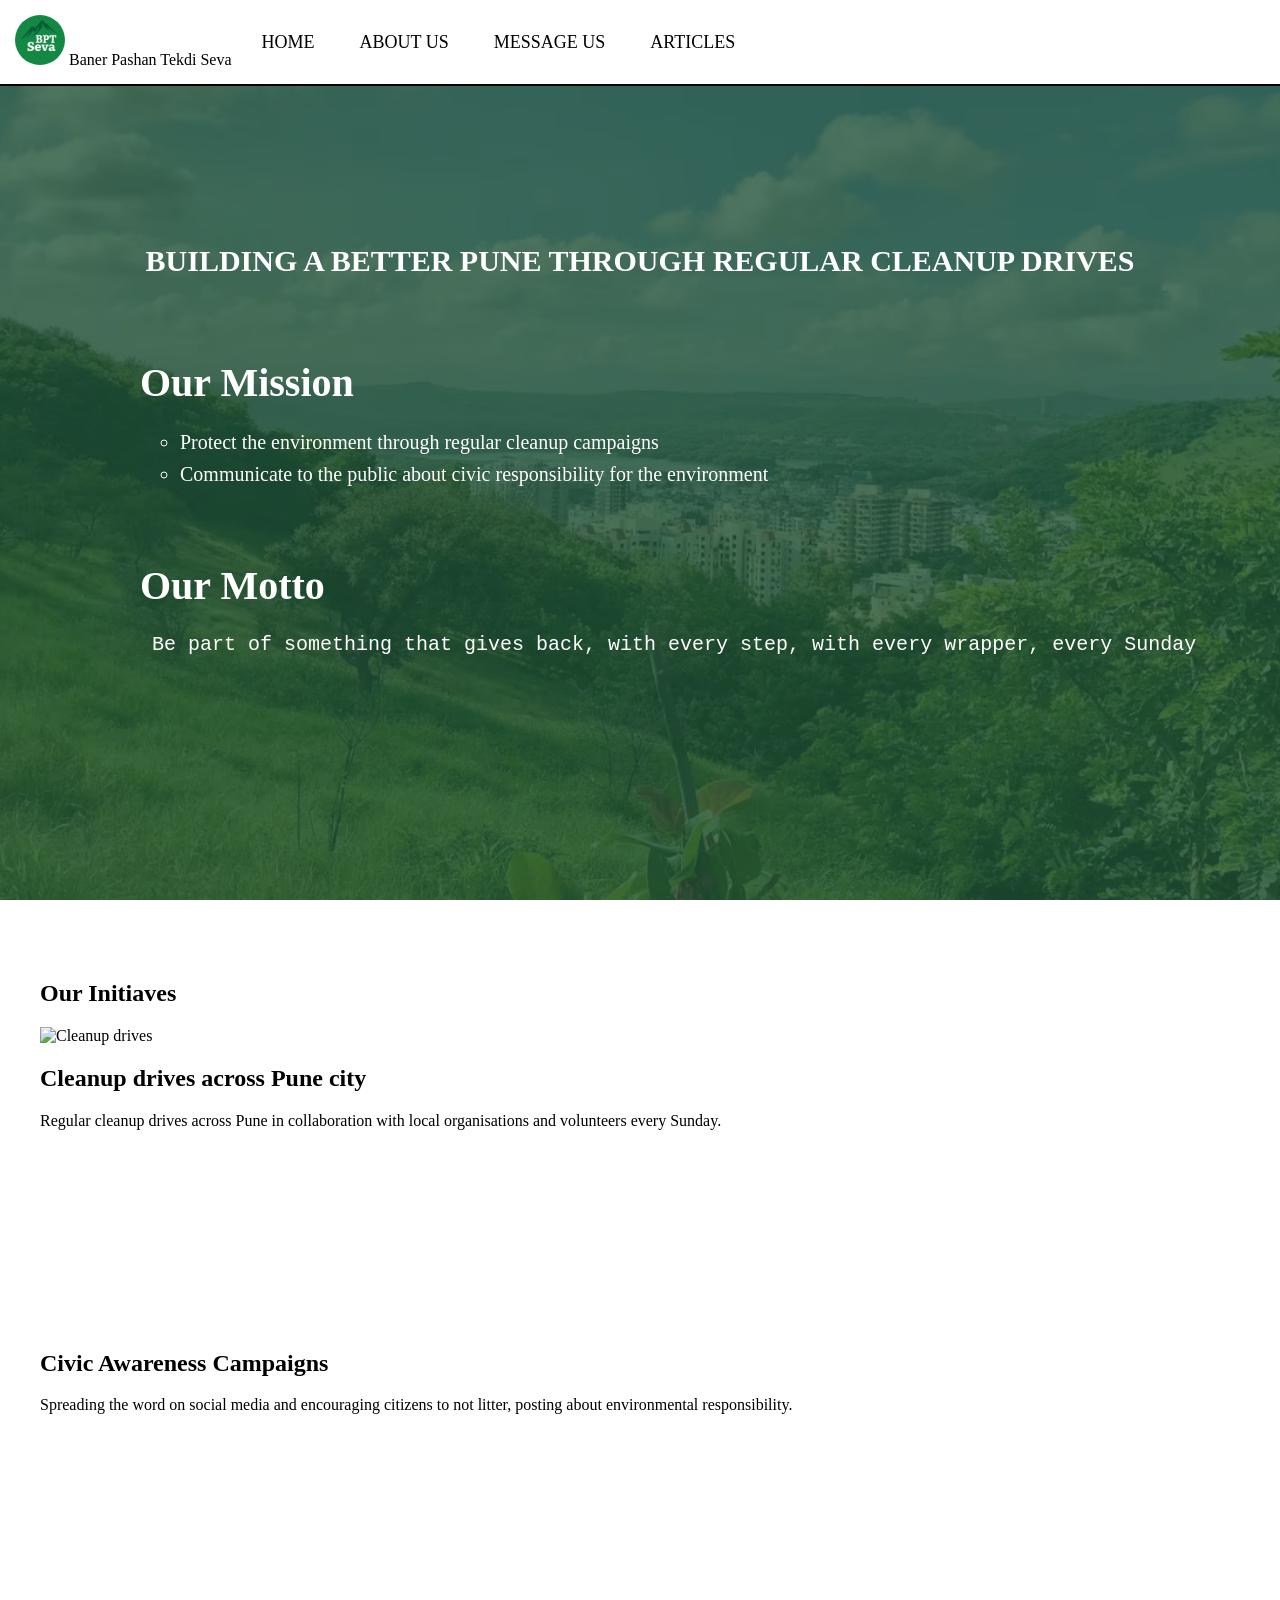
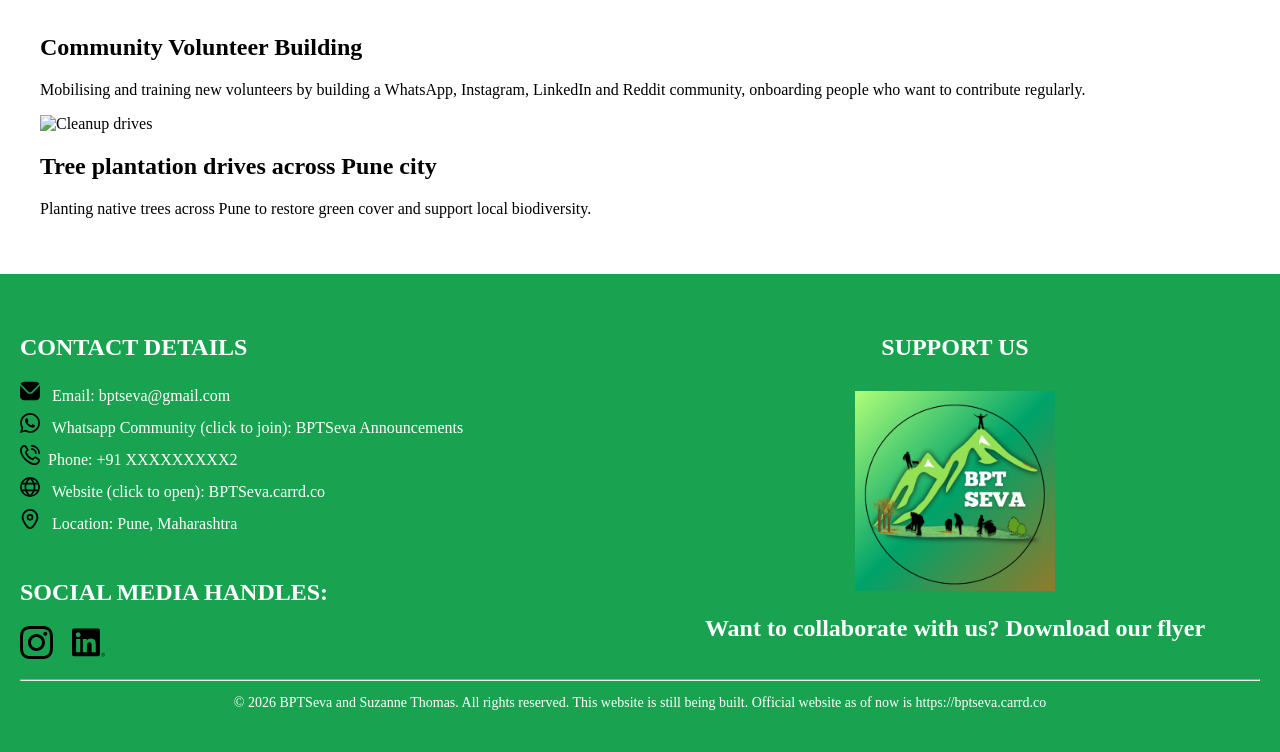
==== commit 3868da9b: "Update index.html" ====
--- a/index.html
+++ b/index.html
@@ -2,16 +2,22 @@
 <html>
 <head>
     <title> BPTSeva </title>
+    <meta name="description" content="BPTSeva - Baner Pashan Tekdi Seva. Community cleanup drives and tree plantation initiatives in Pune, Maharashtra.">
+    <link rel="icon" type="image/png" href="Images/logo-final.png">  
+    <meta name="viewport" content="width=device-width, initial-scale=1.0">
     <link rel="stylesheet" href="style-2.css">
 </head>
 <body>
       <nav>
-        <img src = "Images/logo-final.png" alt = "BPTSeva logo" class="logo">
-        <a href="index.html">HOME</a>
-        <a href="about.html">ABOUT US</a>
-        <a href="messageus.html">MESSAGE US</a>
-        <a href="blog.html">ARTICLES</a>
-    </nav>
+    <div class="nav-left">
+        <img src="Images/logo-final.png" alt="BPTSeva logo" class="logo">
+        <span class="org-name">Baner Pashan Tekdi Seva</span>
+    </div>
+    <a href="index.html">HOME</a>
+    <a href="about.html">ABOUT US</a>
+    <a href="messageus.html">MESSAGE US</a>
+    <a href="blog.html">ARTICLES</a>
+</nav>
 
     <section id = "Home">
         <br>
@@ -26,6 +32,40 @@
 <br>
         <h1> Our Motto </h1>
         <pre> Be part of something that gives back, with every step, with every wrapper, every Sunday </pre>
+        </div>
+    </section>
+
+    <section id="Initiatives">
+        <h1> Our Initiaves </h1>
+        <div class="inigrid">
+            <div class="inicard">
+                <img src="Images/img-4.jpg" alt="Cleanup drives">
+                <h2> Cleanup drives across Pune city </h2>
+                <p>Regular cleanup drives across Pune in collaboration with local organisations and volunteers every Sunday.</p>
+            </div>
+        
+    <div class="inicard">
+        <video width="100%" height="180" autoplay muted loop>
+        <source src="Images/vid-1.mp4" type="video/mp4">
+        </video>
+        <h2>Civic Awareness Campaigns</h2>
+        <p>Spreading the word on social media and encouraging citizens to not litter, posting about environmental responsibility.</p>
+    </div>
+
+    <div class="inicard">
+        <video width="100%" height="180" autoplay muted loop>
+        <source src="Images/vid-2.mp4" type="video/mp4">
+        </video>
+        <h2>Community Volunteer Building</h2>
+        <p> Mobilising and training new volunteers by building a WhatsApp, Instagram, LinkedIn and Reddit community, onboarding people who want to contribute regularly.</p>
+    </div>
+
+    <div class="inicard">
+        <img src="Images/img-6.jpg" alt="Cleanup drives">
+        <h2> Tree plantation drives across Pune city</h2>
+        <p>Planting native trees across Pune to restore green cover and support local biodiversity.</p>
+    </div>
+
         </div>
     </section>
 
@@ -48,6 +88,8 @@
      <div class="footer-right">
       <h2> SUPPORT US </h2>
       <img src="Images/qr-dummy.png" alt="Donate via GPay" class="donation-img">
+    <h2>Want to collaborate with us? <a href="Images/Onepagerfinal.png" download class="download-btn-inline">Download our flyer</a>
+    </h2>
     </div>
   </div>
       <hr> 
--- a/style-2.css
+++ b/style-2.css
@@ -1,3 +1,8 @@
+
+* {
+    -webkit-text-size-adjust: 100%;
+    text-size-adjust: 100%;
+}
 
 html {
     scroll-behavior: smooth;
@@ -55,6 +60,14 @@
     animation: fadeIn 1.5s ease-out forwards;
 }
 
+#About h1, #About p, .team-grid {
+    animation: fadeIn 1.5s ease-out forwards;
+}
+
+#contactForm {
+    animation: fadeIn 1.5s ease-out forwards;
+}
+
 #Home {
     background-image: url("Images/bg-1.png");
     background-size:cover;
@@ -86,6 +99,7 @@
     text-align: center;
 }
 
+/* Mission & Motto text */
 #Home ul, #Home pre {
     font-size: 20px;
     line-height: 1.6;
@@ -97,6 +111,7 @@
     padding-top: 100px;
 }
 
+/* Headings inside About */
 #About h1 {
     font-family: Algerian;
     font-size: 36px;
@@ -104,6 +119,7 @@
     text-align: center;
 }
 
+/* Paragraphs */
 #About p {
     font-family: Calibri;
     font-size: 18px;
@@ -116,13 +132,22 @@
     border: 1px solid green;
     padding: 15px;
     margin: 20px;
-    display: inline-block;
-    vertical-align: top;
     box-sizing: border-box;
     text-align: left;
     border-radius: 12px; 
     box-shadow: 0 8px 20px rgba(0,0,0,0.1);
-    background-color: white;              
+    background-color: white;   
+    transition: transform 0.3s ease, box-shadow 0.3s ease;
+    cursor: pointer;          
+}
+
+.team-grid {
+    display: grid;
+    grid-template-columns: repeat(4, 1fr);
+    gap: 25px;
+    justify-items: center;
+    margin-top: 30px;
+    padding: 0 20px;
 }
 
 .team-member img {
@@ -134,7 +159,7 @@
 }
 
 .team-member h3 {
-    font-size: 18px;
+    font-size: 20px;
     margin: 10px 0 5px 0;
 }
 
@@ -144,25 +169,42 @@
 }
 
 .team-member a {
-    text-decoration: none;
-    color: blue;
-    font-family: Calibri;
+    display: inline-block;
+    text-decoration: none;
+    font-family: Calibri;
+    font-size: 13px;
+    font-weight: bold;
+    color: white;
+    background-color: #0077b5;     /* LinkedIn blue */
+    padding: 7px 20px;             /* small height, wide width = elongated oval */
+    border-radius: 25px;           /* high number = pill/oval shape */
+    transition: background-color 0.3s ease, transform 0.2s ease;
+
+}
+
+.team-member:hover {
+    transform: translateY(-10px);
+    box-shadow: 0 16px 35px rgba(0, 0, 0, 0.2);
 }
 
 .team-member a:hover {
-    text-decoration: underline;
-}
-
+    background-color: #005f8e;     /* darker blue on hover */
+    transform: scale(1.05);        /* slight grow on hover */
+    text-decoration: none;
+}
+
+/* MESSAGE US SECTION */
 #Messageus {
     display: flex;
     justify-content: center;
     align-items: center;
-    min-height: 80vh;
+    min-height: 100vh;
     background-color: #f5f5f5;
-    padding: 60px 20px;
+    padding: 100px 20px 60px 20px;     
     box-sizing: border-box;
 }
 
+/* FORM BOX */
 #contactForm {
     width: 500px;
     background-color: #ffffff;
@@ -171,6 +213,7 @@
     box-shadow: 0 8px 25px rgba(0, 0, 0, 0.1);
 }
 
+/* INPUT FIELDS */
 #contactForm input,
 #contactForm textarea {
     width: 100%;
@@ -183,11 +226,13 @@
     box-sizing: border-box;
 }
 
+/* TEXTAREA HEIGHT */
 #contactForm textarea {
     height: 130px;
     resize: none;
 }
 
+/* BUTTON */
 #contactForm button {
     width: 100%;
     padding: 12px;
@@ -204,11 +249,95 @@
     background-color: #084a22;
 }
 
+/* SUCCESS MESSAGE */
 #successMsg {
     text-align: center;
     margin-top: 15px;
     font-weight: bold;
     color: green;
+}
+
+/* BLOG SECTION */
+#blog {
+    box-sizing: border-box;  
+    min-height: 100vh;
+    padding-top: 100px;
+    padding-left: 40px;
+    padding-right: 40px;
+    padding-bottom: 60px;
+    background-color: #f9f9f9;
+}
+
+#blog h1 {
+    font-family: Georgia;
+    font-size: 20px;
+    text-align: left;
+    margin-bottom: 40px;
+}
+
+.blog-grid {
+    display: grid;
+    grid-template-columns: repeat(3, 1fr);
+    gap: 25px;
+    max-width: 1300px;
+    margin: 0 auto;
+}
+
+.blogcard {
+    width: 90%;
+    background-color: rgba(121, 246, 169, 0.74);
+    border-radius: 18px;
+    box-shadow: 0 8px 20px rgba(0, 0, 0, 0.1);
+    padding: 0;
+    overflow: hidden;
+    cursor: pointer;
+    transition: transform 0.3s ease, box-shadow 0.3s ease;
+    animation: fadeIn 1.5s ease-out forwards;
+    display: flex;
+    flex-direction: column;
+}
+
+.blogcard:hover {
+    transform: translateY(-10px);
+    box-shadow: 0 16px 35px rgba(0, 0, 0, 0.2);
+}
+
+.blog-images {
+    width: 100%;
+    height: 250px;
+    object-fit: cover;      /* crops nicely without stretching */
+    display: block;
+}
+
+.blogcard h1 {
+    font-family: Calibri;
+    font-size: 20px;
+    font-weight: bold;
+    margin: 15px 15px;
+    line-height: 1.4;
+    text-align: left;
+    flex-grow: 1;
+}
+
+.blogcard a {
+    display: inline-block;
+    text-decoration: none;
+    font-family: Calibri;
+    font-size: 13px;
+    font-weight: bold;
+    color: black;
+    background-color: #4997009f;     
+    padding: 10px 20px;             /* small height, wide width = elongated oval */
+    border-radius: 25px;           /* high number = pill/oval shape */
+    transition: background-color 0.3s ease, transform 0.2s ease;
+    margin: 0 15px 20px 15px;
+    width: fit-content;
+}
+
+.blogcard a:hover {
+    text-decoration: underline;
+    transform: scale(1.05);
+    text-decoration: none;
 }
 
 footer {
